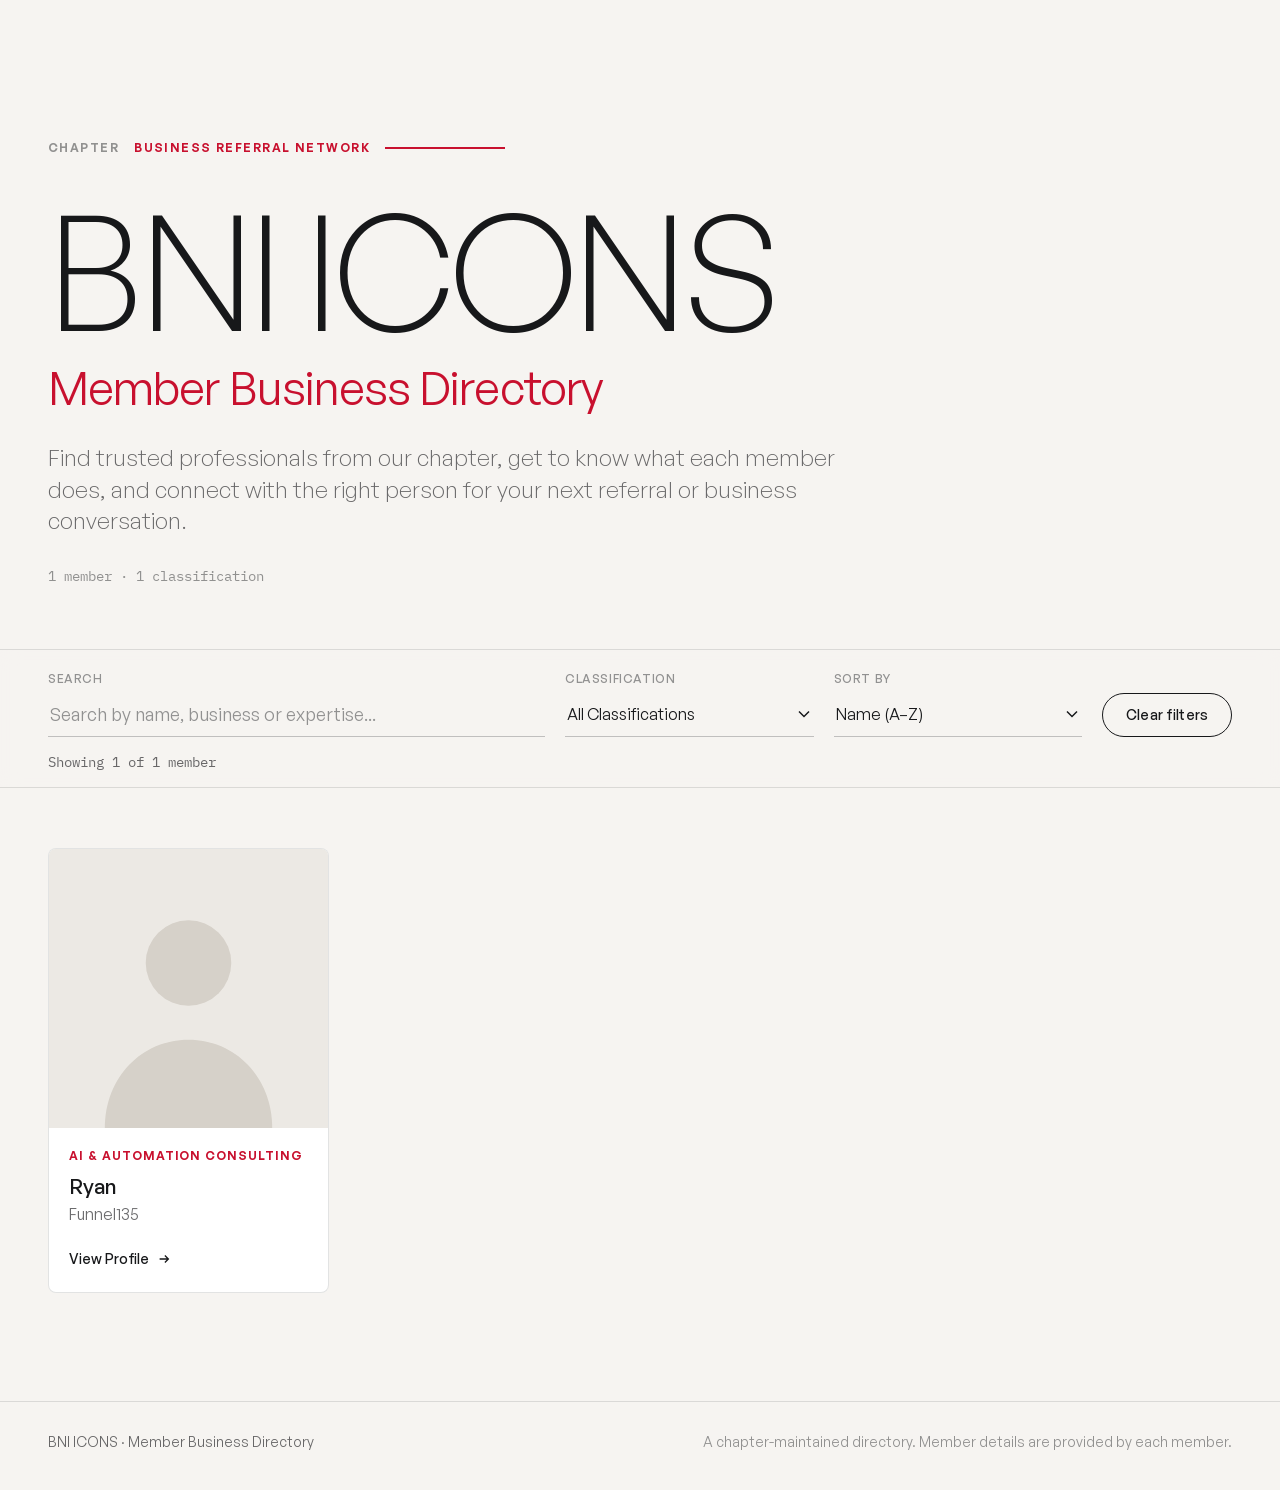
==== index.html @ 6938cce6 "Add BNI ICONS member business directory Static, data-driven directory at the site root: members load" ====
<!doctype html>
<html lang="en">
<head>
  <meta charset="utf-8">
  <meta name="viewport" content="width=device-width, initial-scale=1">
  <title>BNI ICONS · Member Business Directory</title>
  <meta name="description" content="Find trusted professionals in the BNI ICONS chapter. Search members by name, business, classification or expertise and connect with the right person for your next referral.">
  <link rel="canonical" href="https://icons.funnel135.com/">
  <meta name="theme-color" content="#f6f4f1">
  <meta name="color-scheme" content="light">

  <meta property="og:type" content="website">
  <meta property="og:title" content="BNI ICONS · Member Business Directory">
  <meta property="og:description" content="Find trusted professionals in the BNI ICONS chapter and build business connections that last.">
  <meta property="og:url" content="https://icons.funnel135.com/">
  <meta name="twitter:card" content="summary">

  <link rel="icon" href="data:image/svg+xml,%3Csvg xmlns='http://www.w3.org/2000/svg' viewBox='0 0 32 32'%3E%3Crect width='32' height='32' rx='7' fill='%23c8102e'/%3E%3Ctext x='16' y='22' font-family='Arial,sans-serif' font-size='16' font-weight='700' text-anchor='middle' fill='%23fff'%3EI%3C/text%3E%3C/svg%3E">
  <link rel="preload" href="assets/fonts/general-sans-regular.woff2" as="font" type="font/woff2" crossorigin>
  <link rel="preload" href="assets/fonts/general-sans-light.woff2" as="font" type="font/woff2" crossorigin>
  <link rel="stylesheet" href="assets/css/style.css">
  <script src="assets/js/app.js" defer></script>
</head>
<body>
  <a class="skip-link" href="#directory">Skip to member directory</a>

  <header class="intro">
    <div class="container">
      <p class="eyebrow"><span class="eyebrow__index">Chapter</span><span>Business referral network</span></p>
      <h1 class="intro__title">BNI ICONS</h1>
      <p class="intro__subtitle">Member Business Directory</p>
      <p class="intro__lede">
        Find trusted professionals from our chapter, get to know what each member does,
        and connect with the right person for your next referral or business conversation.
      </p>
      <p class="intro__stats" id="stats" hidden></p>
    </div>
  </header>

  <main id="directory" tabindex="-1">
    <section class="filters" aria-label="Search and filter members">
      <div class="container">
        <form class="filters__form" id="filters" role="search" novalidate>
          <div class="field field--search">
            <label class="field__label" for="search">Search</label>
            <input class="field__input" id="search" name="q" type="search" autocomplete="off" spellcheck="false"
                   placeholder="Search by name, business or expertise...">
          </div>

          <div class="field">
            <label class="field__label" for="classification">Classification</label>
            <select class="field__input field__select" id="classification" name="classification">
              <option value="">All Classifications</option>
            </select>
          </div>

          <div class="field">
            <label class="field__label" for="sort">Sort by</label>
            <select class="field__input field__select" id="sort" name="sort">
              <option value="name-asc">Name (A–Z)</option>
              <option value="name-desc">Name (Z–A)</option>
              <option value="company-asc">Business (A–Z)</option>
            </select>
          </div>

          <button class="btn btn--ghost filters__reset" id="reset" type="reset">Clear filters</button>
        </form>

        <p class="filters__count" id="count" role="status" aria-live="polite">Loading members…</p>
      </div>
    </section>

    <section class="results" aria-label="Members">
      <div class="container">
        <ul class="grid" id="grid" aria-busy="true"></ul>

        <div class="empty" id="empty" hidden>
          <h2 class="empty__title">No members match your search</h2>
          <p class="empty__text">Try a different name or keyword, or show every classification.</p>
          <button class="btn btn--solid" id="empty-reset" type="button">Show all members</button>
        </div>

        <div class="empty" id="error" hidden>
          <h2 class="empty__title">The member list couldn't be loaded</h2>
          <p class="empty__text">Please refresh the page. If the problem continues, let the chapter administrator know.</p>
        </div>

        <noscript>
          <div class="empty">
            <h2 class="empty__title">JavaScript is needed for the directory</h2>
            <p class="empty__text">Please enable JavaScript to search and browse chapter members.</p>
          </div>
        </noscript>
      </div>
    </section>
  </main>

  <footer class="footer">
    <div class="container footer__inner">
      <p>BNI ICONS · Member Business Directory</p>
      <p class="footer__note">A chapter-maintained directory. Member details are provided by each member.</p>
    </div>
  </footer>
</body>
</html>
---- assets/css/style.css ----
/* ==============================================================
 * BNI ICONS · Member Business Directory
 *
 * Built on the Funnel135 visual grammar (funnel135.com/styleguide):
 * Perfect Fourth type scale, General Sans, hairline rules, pill
 * buttons, underline fields, cards that lift and draw a rule along
 * their bottom edge. The palette is the chapter's own: a neutral
 * canvas with red as the only chromatic note.
 * ============================================================== */

/* ---------- Fonts (self-hosted, no CDN) ---------- */
@font-face { font-family: 'General Sans'; font-style: normal; font-weight: 300; font-display: swap; src: url('../fonts/general-sans-light.woff2') format('woff2'); }
@font-face { font-family: 'General Sans'; font-style: normal; font-weight: 400; font-display: swap; src: url('../fonts/general-sans-regular.woff2') format('woff2'); }
@font-face { font-family: 'General Sans'; font-style: normal; font-weight: 500; font-display: swap; src: url('../fonts/general-sans-medium.woff2') format('woff2'); }
@font-face { font-family: 'General Sans'; font-style: normal; font-weight: 600; font-display: swap; src: url('../fonts/general-sans-semibold.woff2') format('woff2'); }
@font-face { font-family: 'IBM Plex Mono'; font-style: normal; font-weight: 400; font-display: swap; src: url('../fonts/ibm-plex-mono-regular-latin.woff2') format('woff2'); }

/* ---------- Tokens ---------- */
:root {
  /* Colour: neutral canvas, red accent */
  --c-bg: #f6f4f1;
  --c-raised: #ffffff;
  --c-sunk: #ece9e4;
  --c-fg: #17181a;
  --c-fg-muted: rgba(23, 24, 26, .64);
  --c-fg-dim: rgba(23, 24, 26, .45);
  --c-line: rgba(23, 24, 26, .12);
  --c-line-strong: rgba(23, 24, 26, .24);
  --c-red: #c8102e;
  --c-red-hot: #e0233f;
  --c-red-deep: #9e0c24;
  --c-red-tint: rgba(200, 16, 46, .07);

  /* Type */
  --font-sans: 'General Sans', 'Inter', -apple-system, BlinkMacSystemFont, 'Segoe UI', Roboto, 'Helvetica Neue', Arial, sans-serif;
  --font-mono: 'IBM Plex Mono', ui-monospace, SFMono-Regular, Menlo, monospace;
  --fs-2xs: 12px;
  --fs-sm: 14px;
  --fs-base: 16px;
  --fs-md: 18px;
  --fs-lg: 21px;
  --fs-xl: 25px;

  /* Space (the styleguide's irregular scale) */
  --s-1: 10px; --s-2: 15px; --s-3: 20px; --s-4: 23px; --s-5: 30px;
  --s-6: 38px; --s-7: 60px; --s-8: 63px; --s-9: 108px;

  /* Shape */
  --r-body: 8px;
  --r-pill: 70px;

  /* Motion */
  --e-out: cubic-bezier(0.22, 0.61, 0.36, 1);
  --e-expo: cubic-bezier(0.16, 1, 0.30, 1);
  --d-instant: 120ms;
  --d-fast: 240ms;
  --d-base: 420ms;

  --gutter: clamp(16px, 4vw, 48px);
  --max: 1280px;
}

/* ---------- Base ---------- */
*, *::before, *::after { box-sizing: border-box; }
html { -webkit-text-size-adjust: 100%; }
body {
  margin: 0;
  background: var(--c-bg);
  color: var(--c-fg);
  font-family: var(--font-sans);
  font-size: var(--fs-base);
  line-height: 1.43;
  -webkit-font-smoothing: antialiased;
  -moz-osx-font-smoothing: grayscale;
}
img { display: block; max-width: 100%; }
button, input, select { font: inherit; color: inherit; }
h1, h2, h3, p { margin: 0; }
[hidden] { display: none !important; }

:focus-visible { outline: 2px solid var(--c-red); outline-offset: 3px; }

.container { width: 100%; max-width: var(--max); margin: 0 auto; padding: 0 var(--gutter); }

.skip-link {
  position: absolute; left: var(--s-2); top: -100px; z-index: 10;
  background: var(--c-fg); color: var(--c-bg); padding: var(--s-1) var(--s-3);
  border-radius: var(--r-pill); text-decoration: none; font-weight: 500;
}
.skip-link:focus { top: var(--s-2); }

.visually-hidden {
  position: absolute !important; width: 1px; height: 1px; padding: 0; margin: -1px;
  overflow: hidden; clip: rect(0 0 0 0); white-space: nowrap; border: 0;
}

/* Eyebrow: index + label + rule */
.eyebrow {
  display: flex; align-items: center; gap: var(--s-2);
  font-size: var(--fs-2xs); font-weight: 600; line-height: 1.2;
  letter-spacing: .12em; text-transform: uppercase; color: var(--c-red);
}
.eyebrow::after {
  content: ''; flex: 1; max-width: 120px; height: 1.5px; background: var(--c-red);
  transform-origin: left; animation: ruleIn 900ms var(--e-expo) 150ms both;
}
.eyebrow__index { color: var(--c-fg-dim); }

@keyframes ruleIn { from { transform: scaleX(.45); opacity: .35; } to { transform: none; opacity: 1; } }

/* ---------- Intro ---------- */
.intro {
  padding: clamp(56px, 11vw, 150px) 0 clamp(38px, 6vw, 63px);
  border-bottom: 1px solid var(--c-line);
}
.intro .eyebrow { margin-bottom: clamp(var(--s-3), 3vw, var(--s-6)); }
.intro__title {
  font-weight: 300;
  font-size: clamp(56px, 13vw, 160px);
  line-height: .96;
  letter-spacing: -.035em;
}
.intro__subtitle {
  margin-top: var(--s-2);
  font-size: clamp(25px, 3.6vw, 47px);
  font-weight: 400;
  line-height: 1.1;
  letter-spacing: -.02em;
  color: var(--c-red);
}
.intro__lede {
  margin-top: clamp(var(--s-3), 3vw, var(--s-5));
  max-width: 36em;
  font-size: clamp(var(--fs-md), 1.8vw, var(--fs-xl));
  font-weight: 300;
  line-height: 1.35;
  color: var(--c-fg-muted);
}
.intro__stats {
  margin-top: var(--s-5);
  font-family: var(--font-mono);
  font-size: var(--fs-sm);
  color: var(--c-fg-dim);
}

/* ---------- Filters ---------- */
.filters {
  position: relative; z-index: 5;
  background: rgba(246, 244, 241, .92);
  -webkit-backdrop-filter: saturate(140%) blur(10px);
  backdrop-filter: saturate(140%) blur(10px);
  border-bottom: 1px solid var(--c-line);
  padding: var(--s-3) 0 var(--s-2);
}
.filters__form {
  display: grid;
  grid-template-columns: 1fr 1fr;
  gap: var(--s-2) var(--s-3);
  align-items: end;
}
.field--search { grid-column: 1 / -1; }
.field { display: flex; flex-direction: column; gap: 6px; min-width: 0; }
.field__label {
  font-size: var(--fs-2xs); font-weight: 500; letter-spacing: .05em;
  text-transform: uppercase; color: var(--c-fg-dim);
}

/* Underline fields: a conversation, not a corporate form. Focus turns the rule red. */
.field__input {
  width: 100%;
  height: 44px;
  padding: 0 2px;
  border: 0;
  border-bottom: 1px solid var(--c-line-strong);
  border-radius: 0;
  background: transparent;
  font-size: var(--fs-base);
  transition: border-color var(--d-fast) var(--e-out), box-shadow var(--d-fast) var(--e-out);
  -webkit-appearance: none;
  appearance: none;
}
.field--search .field__input { font-size: var(--fs-md); }
.field__input::placeholder { color: var(--c-fg-dim); opacity: 1; }
.field__input:hover { border-bottom-color: var(--c-fg-muted); }
.field__input:focus { outline: none; border-bottom-color: var(--c-red); box-shadow: 0 1px 0 0 var(--c-red); }
.field__input:focus-visible { outline: none; }
.field__select {
  padding-right: 28px;
  cursor: pointer;
  text-overflow: ellipsis;
  background-image: url("data:image/svg+xml,%3Csvg xmlns='http://www.w3.org/2000/svg' width='12' height='8' viewBox='0 0 12 8' fill='none' stroke='%2317181a' stroke-width='1.5'%3E%3Cpath d='M1 1.5l5 5 5-5'/%3E%3C/svg%3E");
  background-repeat: no-repeat;
  background-position: right 4px center;
}
input[type='search']::-webkit-search-cancel-button { cursor: pointer; }

.filters__reset { grid-column: 1 / -1; justify-self: start; }
.filters__count {
  margin-top: var(--s-2);
  font-family: var(--font-mono);
  font-size: var(--fs-sm);
  color: var(--c-fg-muted);
}

/* ---------- Buttons (pill) ---------- */
.btn {
  display: inline-flex; align-items: center; justify-content: center; gap: var(--s-1);
  min-height: 44px; padding: 0 var(--s-4);
  border: 1px solid var(--c-fg); border-radius: var(--r-pill);
  background: transparent; color: var(--c-fg);
  font-size: var(--fs-sm); font-weight: 500; letter-spacing: .01em;
  cursor: pointer; text-decoration: none; white-space: nowrap;
  transition: background var(--d-fast) var(--e-out), color var(--d-fast) var(--e-out),
              border-color var(--d-fast) var(--e-out), transform var(--d-instant) var(--e-out);
}
.btn:hover { background: var(--c-fg); color: var(--c-bg); }
.btn:active { transform: scale(.98); }
.btn--solid { background: var(--c-red); border-color: var(--c-red); color: #fff; }
.btn--solid:hover { background: var(--c-red-deep); border-color: var(--c-red-deep); color: #fff; }

/* ---------- Results grid ---------- */
.results { padding: clamp(var(--s-5), 5vw, var(--s-7)) 0 clamp(var(--s-7), 9vw, var(--s-9)); }
.grid {
  list-style: none; margin: 0; padding: 0;
  display: grid;
  grid-template-columns: 1fr;
  gap: var(--s-3);
}

/* ---------- Card ---------- */
.card {
  position: relative;
  display: flex; flex-direction: column;
  height: 100%;
  overflow: hidden;
  background: var(--c-raised);
  border: 1px solid var(--c-line);
  border-radius: var(--r-body);
  color: inherit;
  text-decoration: none;
  transition: transform var(--d-base) var(--e-expo), box-shadow var(--d-base) var(--e-expo), border-color var(--d-fast) var(--e-out);
}
/* Every card draws a rule along its bottom edge on hover. */
.card::after {
  content: ''; position: absolute; left: 0; right: 0; bottom: 0; height: 2px;
  background: var(--c-red); transform: scaleX(0); transform-origin: left;
  transition: transform var(--d-base) var(--e-expo);
}
a.card:hover, a.card:focus-visible {
  transform: translateY(-4px);
  box-shadow: 0 18px 36px -22px rgba(23, 24, 26, .38);
  border-color: var(--c-line-strong);
}
a.card:hover::after, a.card:focus-visible::after { transform: scaleX(1); }
a.card:focus-visible { outline: 2px solid var(--c-red); outline-offset: 3px; }

.card__media {
  aspect-ratio: 1 / 1;
  background: var(--c-sunk);
  overflow: hidden;
}
.card__img {
  width: 100%; height: 100%;
  object-fit: cover;
  transition: transform 700ms var(--e-expo);
}
a.card:hover .card__img { transform: scale(1.03); }

.card__body {
  display: flex; flex-direction: column; flex: 1;
  padding: var(--s-3) var(--s-3) var(--s-4);
}
.card__class {
  font-size: var(--fs-2xs); font-weight: 600; letter-spacing: .08em;
  text-transform: uppercase; line-height: 1.35;
  color: var(--c-red);
  margin-bottom: var(--s-1);
}
.card__name {
  font-size: var(--fs-lg); font-weight: 500;
  line-height: 1.2; letter-spacing: -.01em;
}
.card__company {
  margin-top: 4px;
  font-size: var(--fs-base);
  color: var(--c-fg-muted);
}
.card__cta {
  margin-top: auto;
  padding-top: var(--s-4);
  display: inline-flex; align-items: center; gap: 8px;
  font-size: var(--fs-sm); font-weight: 500;
  color: var(--c-fg);
}
.card__cta svg { width: 14px; height: 14px; flex: none; transition: transform var(--d-fast) var(--e-out); }
a.card:hover .card__cta { color: var(--c-red); }
a.card:hover .card__cta svg { transform: translateX(3px); }
.card__cta--muted { color: var(--c-fg-dim); font-weight: 400; }

/* ---------- Empty / error states ---------- */
.empty {
  max-width: 34em;
  margin: var(--s-6) auto 0;
  padding: clamp(var(--s-5), 5vw, var(--s-7)) var(--s-3);
  text-align: center;
  border: 1px dashed var(--c-line-strong);
  border-radius: var(--r-body);
}
.empty__title { font-size: var(--fs-xl); font-weight: 400; letter-spacing: -.01em; line-height: 1.2; }
.empty__text { margin: var(--s-1) 0 var(--s-4); color: var(--c-fg-muted); }
.empty__text:last-child { margin-bottom: 0; }

/* ---------- Footer ---------- */
.footer { border-top: 1px solid var(--c-line); padding: var(--s-5) 0 var(--s-6); font-size: var(--fs-sm); color: var(--c-fg-muted); }
.footer__inner { display: flex; flex-wrap: wrap; justify-content: space-between; gap: var(--s-1) var(--s-5); }
.footer__note { color: var(--c-fg-dim); }

/* ---------- Breakpoints (mobile first) ---------- */
@media (min-width: 480px) {
  .grid { grid-template-columns: repeat(2, minmax(0, 1fr)); gap: var(--s-2); }
  .card__body { padding: var(--s-2) var(--s-2) var(--s-3); }
  .card__name { font-size: var(--fs-md); }
}
@media (min-width: 768px) {
  /* Sticky from tablet up; on phones the stacked bar would cover too much of the list. */
  .filters { position: sticky; top: 0; }
  .grid { gap: var(--s-3); }
  .card__body { padding: var(--s-3) var(--s-3) var(--s-4); }
  .card__name { font-size: var(--fs-lg); }
  .filters__form { grid-template-columns: minmax(0, 1fr) minmax(0, 1fr) auto; }
  .filters__reset { grid-column: auto; }
}
@media (min-width: 960px) {
  .grid { grid-template-columns: repeat(3, minmax(0, 1fr)); }
}
@media (min-width: 1200px) {
  .grid { grid-template-columns: repeat(4, minmax(0, 1fr)); }
  .filters__form { grid-template-columns: minmax(0, 2fr) minmax(0, 1fr) minmax(0, 1fr) auto; }
  .field--search { grid-column: auto; }
}
/* Short screens (phones in landscape): don't let the sticky bar eat the view. */
@media (max-height: 520px) {
  .filters { position: static; }
}

@media (prefers-reduced-motion: reduce) {
  *, *::before, *::after { animation: none !important; transition: none !important; }
  a.card:hover, a.card:focus-visible { transform: none; }
}
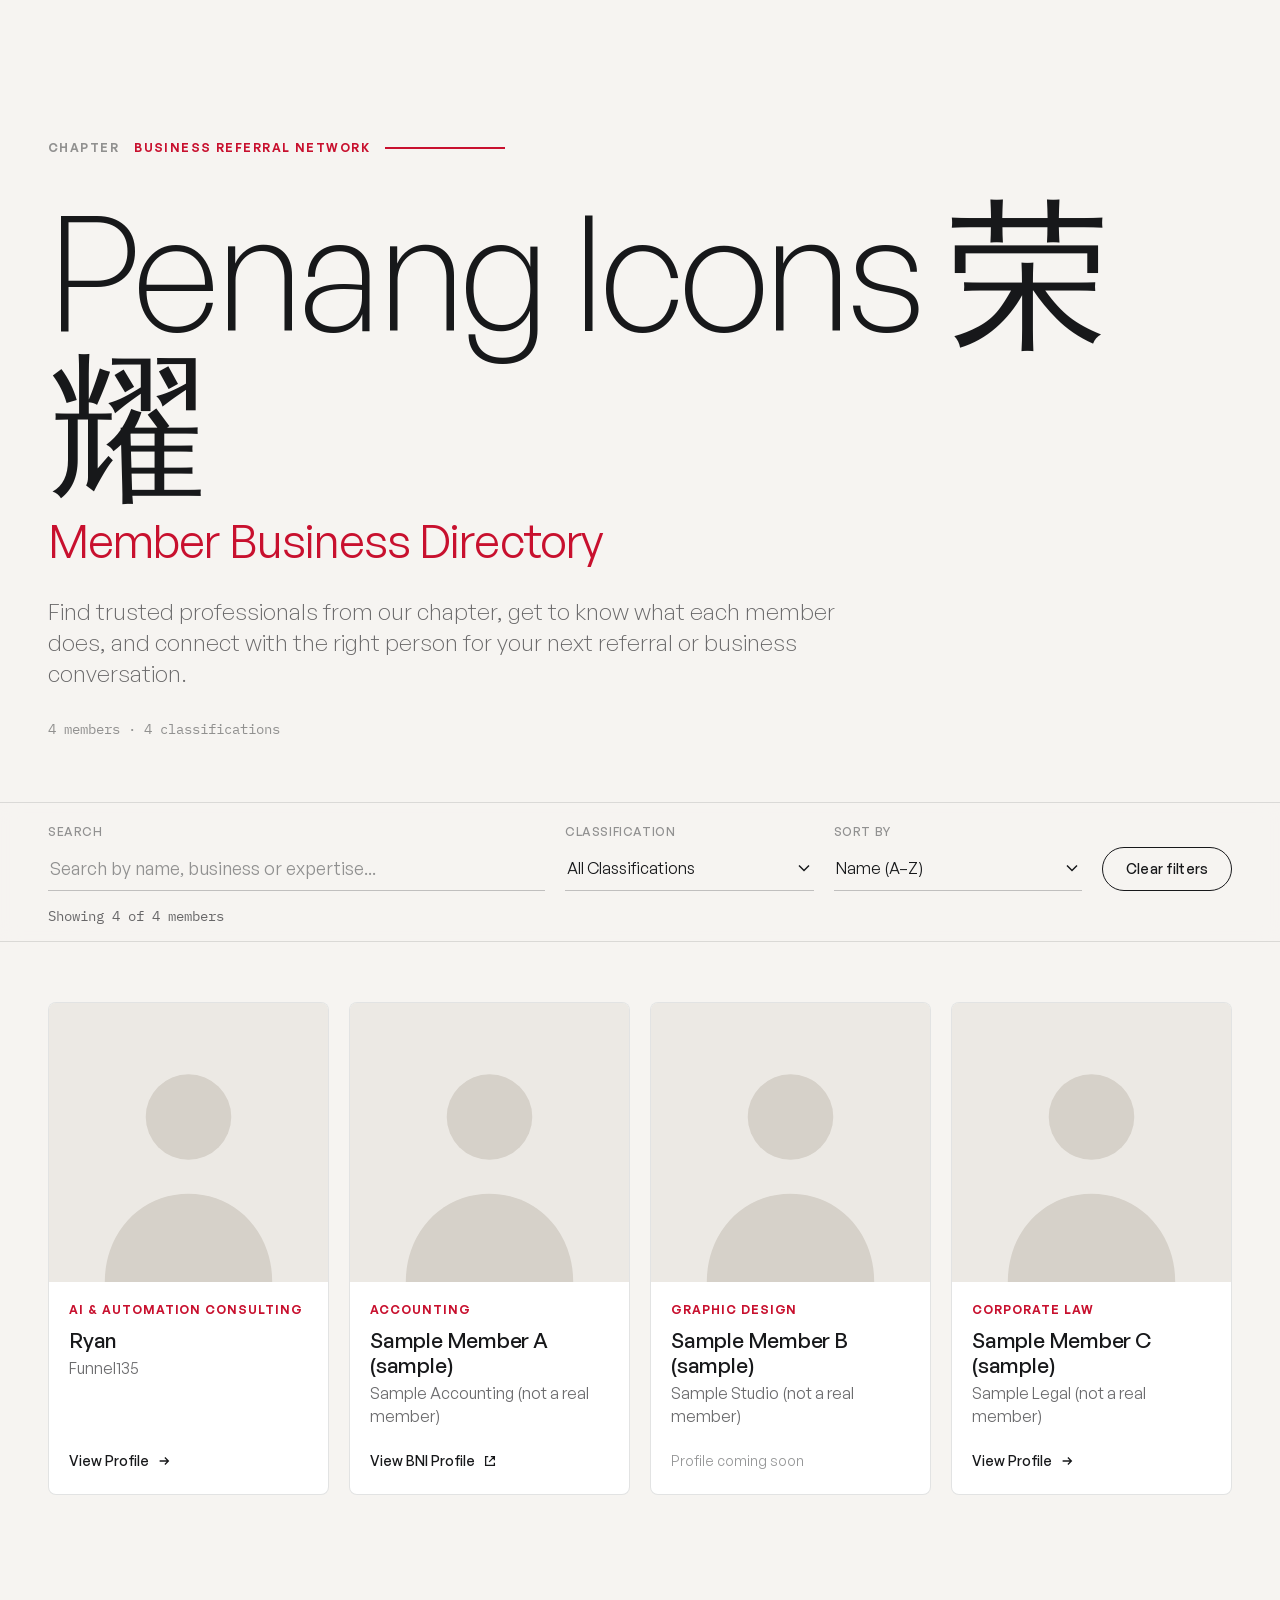
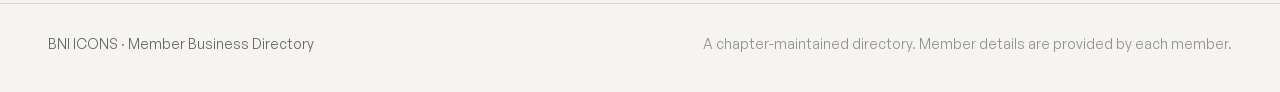
==== commit 6d755435: "updated header name" ====
--- a/index.html
+++ b/index.html
@@ -3,7 +3,7 @@
 <head>
   <meta charset="utf-8">
   <meta name="viewport" content="width=device-width, initial-scale=1">
-  <title>BNI ICONS · Member Business Directory</title>
+  <title>BNI ICONS 荣耀 · Member Business Directory</title>
   <meta name="description" content="Find trusted professionals in the BNI ICONS chapter. Search members by name, business, classification or expertise and connect with the right person for your next referral.">
   <link rel="canonical" href="https://icons.funnel135.com/">
   <meta name="theme-color" content="#f6f4f1">
@@ -27,7 +27,7 @@
   <header class="intro">
     <div class="container">
       <p class="eyebrow"><span class="eyebrow__index">Chapter</span><span>Business referral network</span></p>
-      <h1 class="intro__title">BNI ICONS</h1>
+      <h1 class="intro__title">Penang Icons 荣耀</h1>
       <p class="intro__subtitle">Member Business Directory</p>
       <p class="intro__lede">
         Find trusted professionals from our chapter, get to know what each member does,
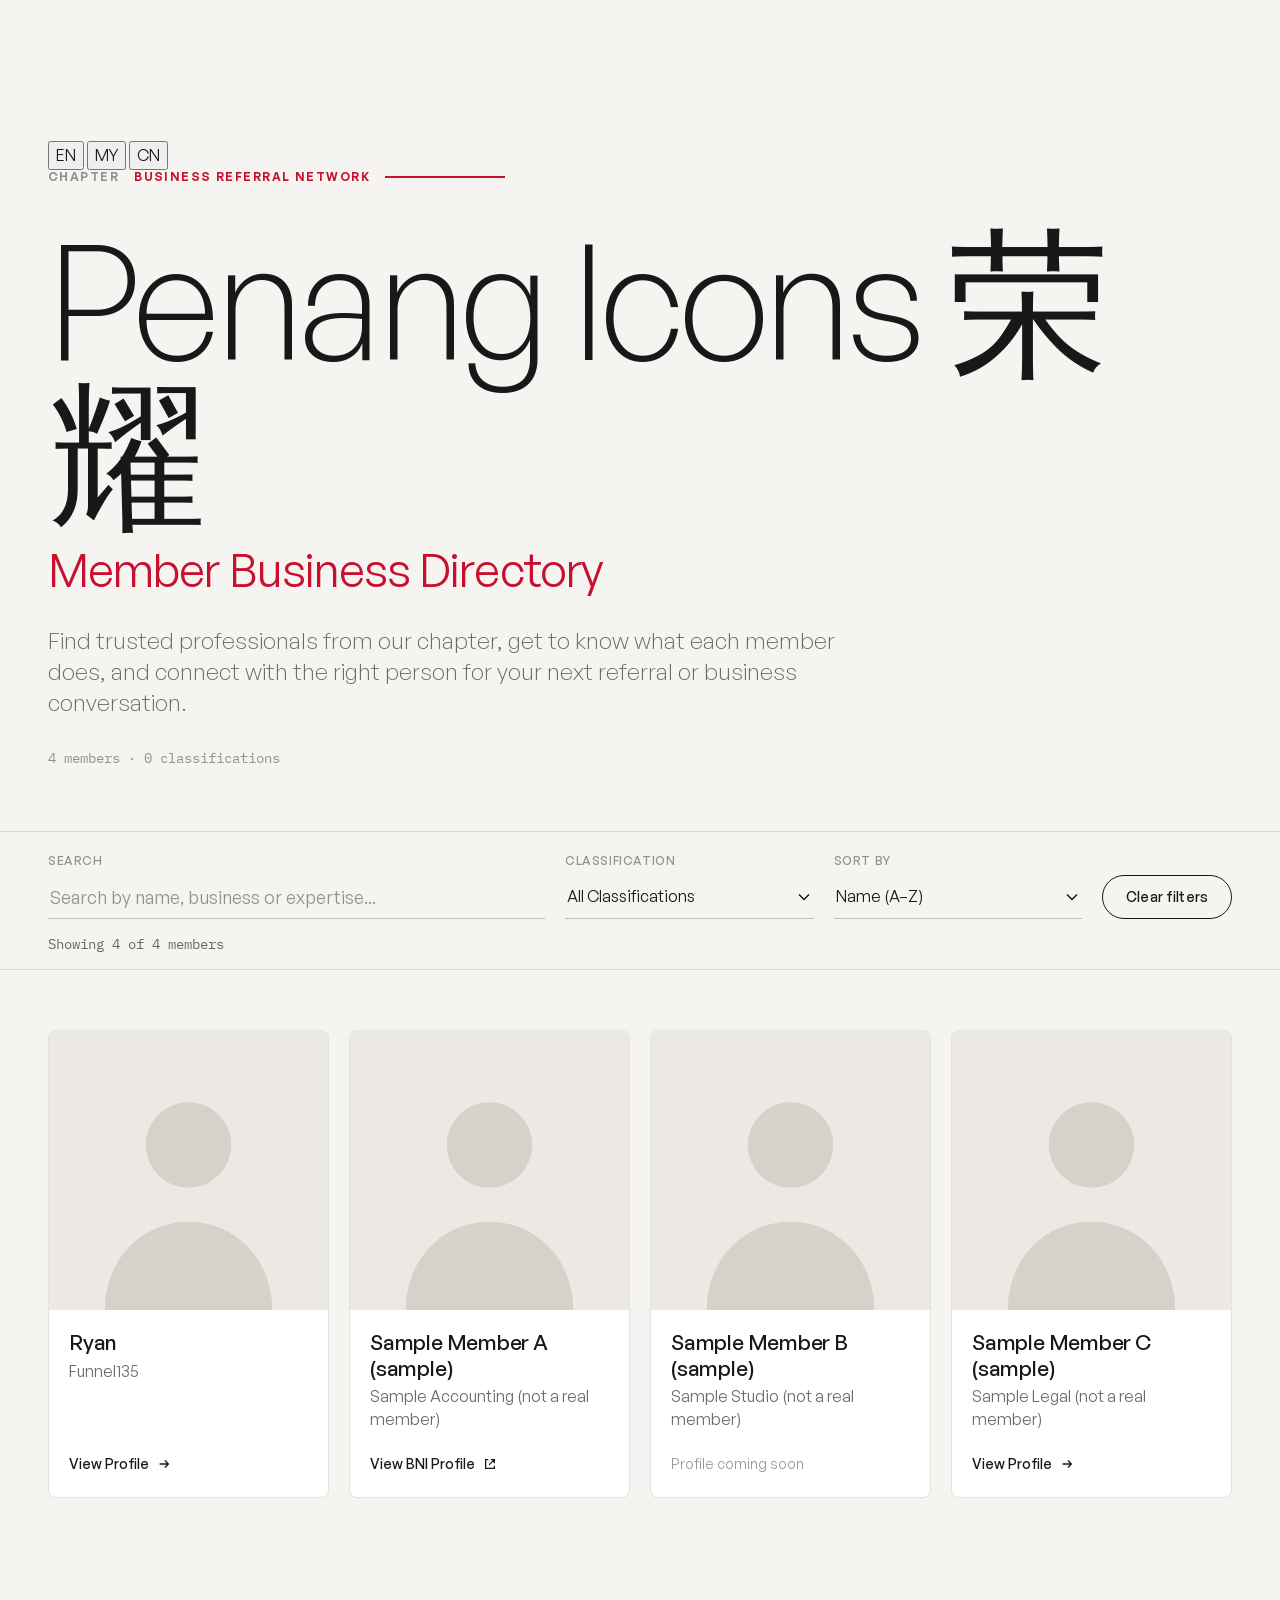
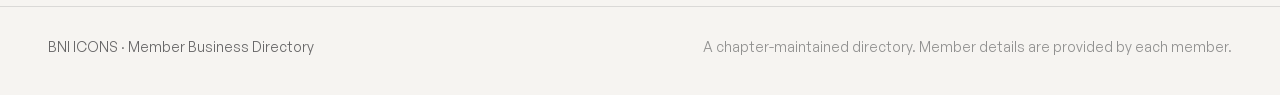
==== commit 32611ec4: "updated index" ====
--- a/index.html
+++ b/index.html
@@ -3,6 +3,7 @@
 <head>
   <meta charset="utf-8">
   <meta name="viewport" content="width=device-width, initial-scale=1">
+  <!-- The part before " · " stays as written; the rest follows the chosen language. -->
   <title>BNI ICONS 荣耀 · Member Business Directory</title>
   <meta name="description" content="Find trusted professionals in the BNI ICONS chapter. Search members by name, business, classification or expertise and connect with the right person for your next referral.">
   <link rel="canonical" href="https://icons.funnel135.com/">
@@ -22,14 +23,20 @@
   <script src="assets/js/app.js" defer></script>
 </head>
 <body>
-  <a class="skip-link" href="#directory">Skip to member directory</a>
+  <a class="skip-link" href="#directory" data-i18n="skip">Skip to member directory</a>
 
   <header class="intro">
-    <div class="container">
-      <p class="eyebrow"><span class="eyebrow__index">Chapter</span><span>Business referral network</span></p>
+    <div class="container intro__inner">
+      <div class="lang" role="group" aria-label="Language" data-i18n-aria="language">
+        <button type="button" data-lang="en" lang="en" aria-pressed="true">EN</button>
+        <button type="button" data-lang="ms" lang="ms" aria-pressed="false">MY</button>
+        <button type="button" data-lang="zh" lang="zh-Hans" aria-pressed="false">CN</button>
+      </div>
+
+      <p class="eyebrow"><span class="eyebrow__index" data-i18n="eyebrowIndex">Chapter</span><span data-i18n="eyebrow">Business referral network</span></p>
       <h1 class="intro__title">Penang Icons 荣耀</h1>
-      <p class="intro__subtitle">Member Business Directory</p>
-      <p class="intro__lede">
+      <p class="intro__subtitle" data-i18n="subtitle">Member Business Directory</p>
+      <p class="intro__lede" data-i18n="lede">
         Find trusted professionals from our chapter, get to know what each member does,
         and connect with the right person for your next referral or business conversation.
       </p>
@@ -38,51 +45,51 @@
   </header>
 
   <main id="directory" tabindex="-1">
-    <section class="filters" aria-label="Search and filter members">
+    <section class="filters" aria-label="Search and filter members" data-i18n-aria="filtersRegion">
       <div class="container">
         <form class="filters__form" id="filters" role="search" novalidate>
           <div class="field field--search">
-            <label class="field__label" for="search">Search</label>
+            <label class="field__label" for="search" data-i18n="searchLabel">Search</label>
             <input class="field__input" id="search" name="q" type="search" autocomplete="off" spellcheck="false"
-                   placeholder="Search by name, business or expertise...">
+                   placeholder="Search by name, business or expertise..." data-i18n-placeholder="searchPlaceholder">
           </div>
 
           <div class="field">
-            <label class="field__label" for="classification">Classification</label>
+            <label class="field__label" for="classification" data-i18n="classLabel">Classification</label>
             <select class="field__input field__select" id="classification" name="classification">
-              <option value="">All Classifications</option>
+              <option value="" data-i18n="allClasses">All Classifications</option>
             </select>
           </div>
 
           <div class="field">
-            <label class="field__label" for="sort">Sort by</label>
+            <label class="field__label" for="sort" data-i18n="sortLabel">Sort by</label>
             <select class="field__input field__select" id="sort" name="sort">
-              <option value="name-asc">Name (A–Z)</option>
-              <option value="name-desc">Name (Z–A)</option>
-              <option value="company-asc">Business (A–Z)</option>
+              <option value="name-asc" data-i18n="sortNameAsc">Name (A–Z)</option>
+              <option value="name-desc" data-i18n="sortNameDesc">Name (Z–A)</option>
+              <option value="company-asc" data-i18n="sortCompany">Business (A–Z)</option>
             </select>
           </div>
 
-          <button class="btn btn--ghost filters__reset" id="reset" type="reset">Clear filters</button>
+          <button class="btn btn--ghost filters__reset" id="reset" type="reset" data-i18n="reset">Clear filters</button>
         </form>
 
-        <p class="filters__count" id="count" role="status" aria-live="polite">Loading members…</p>
+        <p class="filters__count" id="count" role="status" aria-live="polite" data-i18n="loading">Loading members…</p>
       </div>
     </section>
 
-    <section class="results" aria-label="Members">
+    <section class="results" aria-label="Members" data-i18n-aria="resultsRegion">
       <div class="container">
         <ul class="grid" id="grid" aria-busy="true"></ul>
 
         <div class="empty" id="empty" hidden>
-          <h2 class="empty__title">No members match your search</h2>
-          <p class="empty__text">Try a different name or keyword, or show every classification.</p>
-          <button class="btn btn--solid" id="empty-reset" type="button">Show all members</button>
+          <h2 class="empty__title" data-i18n="emptyTitle">No members match your search</h2>
+          <p class="empty__text" data-i18n="emptyText">Try a different name or keyword, or show every classification.</p>
+          <button class="btn btn--solid" id="empty-reset" type="button" data-i18n="emptyReset">Show all members</button>
         </div>
 
         <div class="empty" id="error" hidden>
-          <h2 class="empty__title">The member list couldn't be loaded</h2>
-          <p class="empty__text">Please refresh the page. If the problem continues, let the chapter administrator know.</p>
+          <h2 class="empty__title" data-i18n="errorTitle">The member list couldn't be loaded</h2>
+          <p class="empty__text" data-i18n="errorText">Please refresh the page. If the problem continues, let the chapter administrator know.</p>
         </div>
 
         <noscript>
@@ -97,8 +104,8 @@
 
   <footer class="footer">
     <div class="container footer__inner">
-      <p>BNI ICONS · Member Business Directory</p>
-      <p class="footer__note">A chapter-maintained directory. Member details are provided by each member.</p>
+      <p><span>BNI ICONS</span> · <span data-i18n="subtitle">Member Business Directory</span></p>
+      <p class="footer__note" data-i18n="footerNote">A chapter-maintained directory. Member details are provided by each member.</p>
     </div>
   </footer>
 </body>
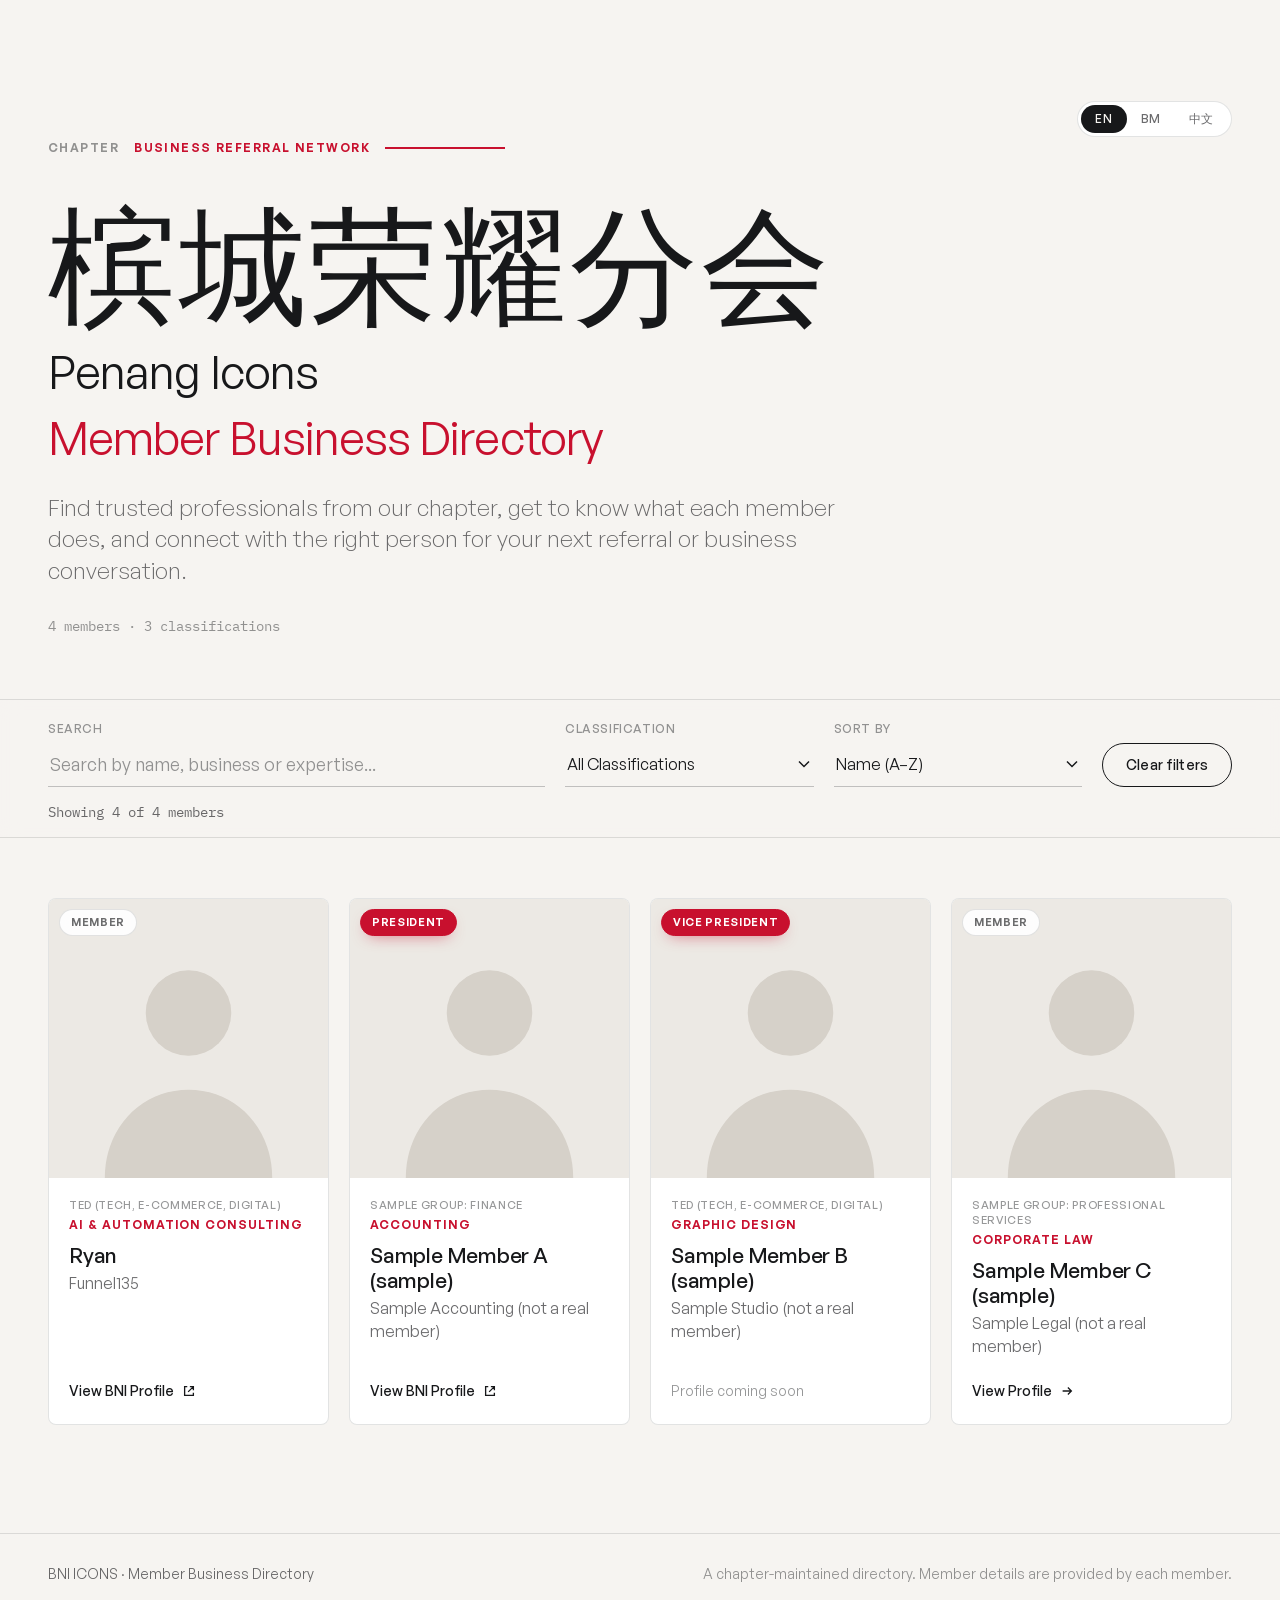
==== commit 3aea0974: "index updated" ====
--- a/index.html
+++ b/index.html
@@ -29,12 +29,15 @@
     <div class="container intro__inner">
       <div class="lang" role="group" aria-label="Language" data-i18n-aria="language">
         <button type="button" data-lang="en" lang="en" aria-pressed="true">EN</button>
-        <button type="button" data-lang="ms" lang="ms" aria-pressed="false">MY</button>
-        <button type="button" data-lang="zh" lang="zh-Hans" aria-pressed="false">CN</button>
+        <button type="button" data-lang="ms" lang="ms" aria-pressed="false">BM</button>
+        <button type="button" data-lang="zh" lang="zh-Hans" aria-pressed="false">中文</button>
       </div>
 
       <p class="eyebrow"><span class="eyebrow__index" data-i18n="eyebrowIndex">Chapter</span><span data-i18n="eyebrow">Business referral network</span></p>
-      <h1 class="intro__title">Penang Icons 荣耀</h1>
+      <h1 class="intro__title">
+        <span class="intro__title-zh" lang="zh-Hans">槟城荣耀分会</span>
+        <span class="intro__title-en" lang="en">Penang Icons</span>
+      </h1>
       <p class="intro__subtitle" data-i18n="subtitle">Member Business Directory</p>
       <p class="intro__lede" data-i18n="lede">
         Find trusted professionals from our chapter, get to know what each member does,
--- a/assets/css/style.css
+++ b/assets/css/style.css
@@ -32,7 +32,9 @@
   --c-red-tint: rgba(200, 16, 46, .07);
 
   /* Type */
-  --font-sans: 'General Sans', 'Inter', -apple-system, BlinkMacSystemFont, 'Segoe UI', Roboto, 'Helvetica Neue', Arial, sans-serif;
+  /* General Sans has no Chinese glyphs; the CJK system fonts carry those. */
+  --font-sans: 'General Sans', 'Inter', -apple-system, BlinkMacSystemFont, 'Segoe UI', Roboto, 'Helvetica Neue', Arial,
+               'PingFang SC', 'Hiragino Sans GB', 'Noto Sans SC', 'Microsoft YaHei', sans-serif;
   --font-mono: 'IBM Plex Mono', ui-monospace, SFMono-Regular, Menlo, monospace;
   --fs-2xs: 12px;
   --fs-sm: 14px;
@@ -113,12 +115,42 @@
   padding: clamp(56px, 11vw, 150px) 0 clamp(38px, 6vw, 63px);
   border-bottom: 1px solid var(--c-line);
 }
-.intro .eyebrow { margin-bottom: clamp(var(--s-3), 3vw, var(--s-6)); }
-.intro__title {
-  font-weight: 300;
-  font-size: clamp(56px, 13vw, 160px);
-  line-height: .96;
-  letter-spacing: -.035em;
+.intro__inner { position: relative; }
+.intro .eyebrow { margin-bottom: clamp(var(--s-3), 3vw, var(--s-6)); padding-right: 150px; }
+
+/* Language switcher: same control as profile/ryan.html */
+.lang {
+  position: absolute; right: var(--gutter); top: -40px; z-index: 3;
+  display: inline-flex; padding: 3px;
+  border: 1px solid var(--c-line); border-radius: var(--r-pill);
+  background: var(--c-raised);
+}
+.lang button {
+  font: 500 12px/1 var(--font-sans); letter-spacing: .05em;
+  border: 0; background: none; color: var(--c-fg-muted);
+  padding: 8px 14px; border-radius: var(--r-pill); cursor: pointer;
+  transition: color var(--d-fast) var(--e-out), background var(--d-fast) var(--e-out);
+}
+.lang button:hover { color: var(--c-fg); }
+.lang button[aria-pressed='true'] { background: var(--c-fg); color: var(--c-bg); }
+.lang button:focus-visible { outline: 2px solid var(--c-red); outline-offset: 2px; }
+/* Two fixed lines: the Chinese chapter name, then the English name at subtitle size.
+   Each line is held on one row; the Chinese size is capped so six characters fit a phone. */
+.intro__title { font-weight: 300; }
+.intro__title-zh,
+.intro__title-en { display: block; white-space: nowrap; }
+.intro__title-zh {
+  font-size: clamp(40px, 11vw, 128px);
+  font-weight: 400;
+  line-height: 1.1;
+  letter-spacing: .02em;
+}
+.intro__title-en {
+  margin-top: clamp(4px, 1vw, 12px);
+  font-size: clamp(25px, 3.6vw, 47px);
+  font-weight: 400;
+  line-height: 1.1;
+  letter-spacing: -.02em;
 }
 .intro__subtitle {
   margin-top: var(--s-2);
@@ -255,6 +287,7 @@
 a.card:focus-visible { outline: 2px solid var(--c-red); outline-offset: 3px; }
 
 .card__media {
+  position: relative;
   aspect-ratio: 1 / 1;
   background: var(--c-sunk);
   overflow: hidden;
@@ -266,9 +299,35 @@
 }
 a.card:hover .card__img { transform: scale(1.03); }
 
+/* Role badge: committee roles in red, regular members neutral. */
+.badge {
+  position: absolute; left: var(--s-1); top: var(--s-1);
+  max-width: calc(100% - 2 * var(--s-1));
+  padding: 6px 11px;
+  border-radius: var(--r-pill);
+  background: rgba(255, 255, 255, .9);
+  -webkit-backdrop-filter: blur(6px);
+  backdrop-filter: blur(6px);
+  border: 1px solid var(--c-line);
+  font-size: 11px; font-weight: 600; letter-spacing: .06em; line-height: 1.2;
+  text-transform: uppercase; color: var(--c-fg-muted);
+  white-space: nowrap; overflow: hidden; text-overflow: ellipsis;
+}
+.badge--committee {
+  background: var(--c-red); border-color: var(--c-red); color: #fff;
+  box-shadow: 0 6px 16px -8px rgba(200, 16, 46, .7);
+}
+
 .card__body {
   display: flex; flex-direction: column; flex: 1;
   padding: var(--s-3) var(--s-3) var(--s-4);
+}
+/* Two classification layers: the main group, then the member's own classification. */
+.card__main-class {
+  font-size: 11px; font-weight: 500; letter-spacing: .06em;
+  text-transform: uppercase; line-height: 1.35;
+  color: var(--c-fg-dim);
+  margin-bottom: 4px;
 }
 .card__class {
   font-size: var(--fs-2xs); font-weight: 600; letter-spacing: .08em;
